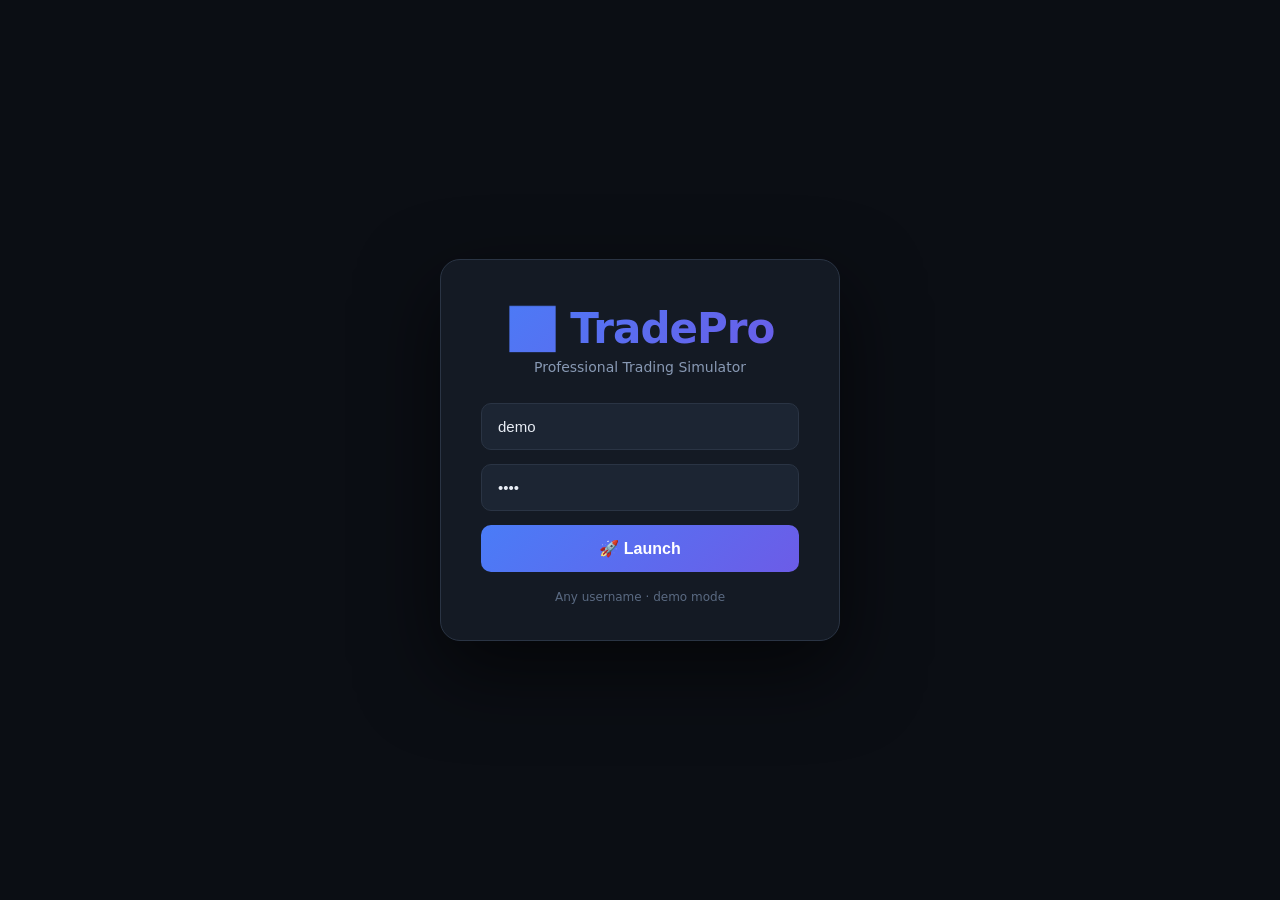
==== index.html @ cc4c98ec "feat: add trading functionality with buy/sell, portfolio management, and UI updates - Implemented tr" ====
<!DOCTYPE html>
<html lang="en">
<head>
  <meta charset="UTF-8" />
  <meta name="viewport" content="width=device-width, initial-scale=1.0" />
  <title>TradePro — Trading Simulator</title>
  <link rel="stylesheet" href="style.css" />
</head>
<body>
  <!-- LOADING SCREEN -->
  <div id="loadingScreen" class="login-screen">
    <div style="font-size:52px;margin-bottom:4px;">📈</div>
    <div class="login-box" style="text-align:center;">
      <div class="logo-big">TradePro</div>
      <div class="sub">Loading market data …</div>
      <div class="loader-ring"></div>
      <div class="demo-note" style="margin-top:16px;">Please wait</div>
    </div>
  </div>

  <!-- LOGIN SCREEN -->
  <div id="loginScreen" class="login-screen" style="display:none;">
    <div class="login-box">
      <div class="logo-big">📈 TradePro</div>
      <div class="sub">Professional Trading Simulator</div>
      <input type="text" id="loginUser" placeholder="Username" value="demo" />
      <input type="password" id="loginPass" placeholder="Password" value="demo" />
      <button class="login-btn" onclick="doLogin()">🚀 Launch</button>
      <div class="demo-note">Any username · demo mode</div>
    </div>
  </div>

  <!-- MAIN APP -->
  <div id="mainApp" class="app">
    <!-- HEADER -->
    <div class="header">
      <div class="header-left"><span class="logo">📈 TradePro</span></div>
      <div class="header-center">
        <div class="stat"><span class="label">Balance</span><span id="statBalance" class="value">$100,000.00</span></div>
        <div class="stat"><span class="label">Portfolio</span><span id="statPortfolio" class="value">$0.00</span></div>
        <div class="stat"><span class="label">Total P&L</span><span id="statPnL" class="value green">+$0.00</span></div>
        <div class="stat"><span class="label">Day P&L</span><span id="statDayPnL" class="value green">+$0.00</span></div>
        <div class="stat fx-stat"><span class="label">USD/INR</span><span class="value">₹83.50</span></div>
      </div>
      <div class="header-right">
        <span class="user-pill" id="userPill">👤 Guest</span>
        <button class="logout-btn" onclick="doLogout()">Logout</button>
      </div>
    </div>

    <!-- MAIN -->
    <div class="main">
      <!-- SIDEBAR -->
      <div class="sidebar">
        <div class="sidebar-tabs">
          <div class="sidebar-tab active" onclick="setTab('all')" id="tab-all">All</div>
          <div class="sidebar-tab" onclick="setTab('india')" id="tab-india">🇮🇳</div>
          <div class="sidebar-tab" onclick="setTab('us')" id="tab-us">🇺🇸</div>
          <div class="sidebar-tab" onclick="setTab('crypto')" id="tab-crypto">₿</div>
        </div>
        <div class="search-box">
          <input type="text" id="stockSearch" placeholder="Search symbol or name …" oninput="filterStocks()" />
        </div>
        <div class="stock-list" id="stockList"></div>
      </div>

      <!-- CENTER -->
      <div class="center">
        <!-- Chart Header -->
        <div class="chart-header">
          <div class="chart-title-group">
            <h2 id="chartSymbol">AAPL</h2>
            <span class="name" id="chartName">Apple Inc.</span>
          </div>
          <div class="chart-price-group">
            <span class="price" id="chartCurrentPrice">$0.00</span>
            <span class="change" id="chartChange">+0.00%</span>
          </div>
          <div class="ohlc-row" id="ohlcRow">
            <div class="ohlc-item"><span class="ohlc-label">O</span><span id="ohlcO" class="ohlc-val">—</span></div>
            <div class="ohlc-item"><span class="ohlc-label">H</span><span id="ohlcH" class="ohlc-val">—</span></div>
            <div class="ohlc-item"><span class="ohlc-label">L</span><span id="ohlcL" class="ohlc-val">—</span></div>
            <div class="ohlc-item"><span class="ohlc-label">C</span><span id="ohlcC" class="ohlc-val">—</span></div>
            <div class="ohlc-item"><span class="ohlc-label">V</span><span id="ohlcV" class="ohlc-val">—</span></div>
          </div>
        </div>

        <!-- Chart -->
        <div class="chart-wrap">
          <div class="chart-container" id="chartContainer">
            <svg id="candleChart"></svg>
            <div class="timeframes">
              <button class="tf-btn" onclick="setTimeframe('1m')" id="tf-1M">1M</button>
              <button class="tf-btn" onclick="setTimeframe('5m')" id="tf-5M">5M</button>
              <button class="tf-btn" onclick="setTimeframe('15m')" id="tf-15M">15M</button>
              <button class="tf-btn" onclick="setTimeframe('1h')" id="tf-1H">1H</button>
              <button class="tf-btn" onclick="setTimeframe('4h')" id="tf-4H">4H</button>
              <button class="tf-btn active" onclick="setTimeframe('1d')" id="tf-1D">1D</button>
            </div>
            <div class="indicators">
              <button class="indicator-btn active" id="ind-vol" onclick="toggleIndicator('volume')">Vol</button>
              <button class="indicator-btn" id="ind-ma" onclick="toggleIndicator('ma')">MA</button>
            </div>
            <div class="crosshair" id="crosshairV"></div>
            <div class="crosshair-h" id="crosshairH"></div>
            <div class="tooltip" id="chartTooltip"></div>
          </div>
        </div>

        <!-- Trade Panel -->
        <div class="trade-panel">
          <div class="trade-group" style="flex:0.6;">
            <label>Order</label>
            <select id="orderType" onchange="setOrderType(this.value)">
              <option value="market">Market</option>
              <option value="limit">Limit</option>
            </select>
          </div>
          <div class="trade-group limit-price-group" id="limitPriceGroup" style="display:none;">
            <label>Limit Price</label>
            <input type="number" id="limitPrice" min="0.01" step="0.01" oninput="updateTradeTotal()" />
          </div>
          <div class="trade-group" style="flex:0.5;">
            <label>Qty</label>
            <input type="number" id="tradeQty" value="1" min="1" step="1" oninput="updateTradeTotal()" />
          </div>
          <div class="trade-group" style="flex:0.8;">
            <label>Total</label>
            <div class="trade-total" id="tradeTotal">$0.00</div>
          </div>
          <div class="trade-btns" style="flex:1;">
            <button class="trade-btn buy" onclick="openTradeDialog('buy')">Buy</button>
            <button class="trade-btn sell" onclick="openTradeDialog('sell')">Sell</button>
          </div>
        </div>
        <div class="trade-msg" id="tradeMsg"></div>
      </div>
    </div>

    <!-- BOTTOM PANELS -->
    <div class="bottom">
      <div class="panel">
        <div class="panel-header">Positions <span id="posCount">(0)</span></div>
        <div class="panel-body"><table><thead><tr><th>Symbol</th><th class="text-right">Qty</th><th class="text-right">Avg</th><th class="text-right">LTP</th><th class="text-right">P&L</th></tr></thead><tbody id="posTable"></tbody></table></div>
      </div>
      <div class="panel">
        <div class="panel-header">Holdings <span id="holdCount">(0)</span></div>
        <div class="panel-body"><table><thead><tr><th>Symbol</th><th class="text-right">Qty</th><th class="text-right">Avg</th><th class="text-right">Invested</th><th class="text-right">Current</th><th class="text-right">P&L</th></tr></thead><tbody id="holdTable"></tbody></table></div>
      </div>
      <div class="panel">
        <div class="panel-header">Orders</div>
        <div class="panel-body"><table><thead><tr><th>Time</th><th>Symbol</th><th>Type</th><th class="text-right">Qty</th><th class="text-right">Price</th><th class="text-right">Total</th></tr></thead><tbody id="orderTable"></tbody></table></div>
      </div>
    </div>
  </div>

  <div id="tradeDialog" class="trade-dialog" aria-hidden="true">
    <div class="trade-dialog-backdrop" onclick="closeTradeDialog()"></div>
    <form class="trade-dialog-box" onsubmit="submitTradeDialog(event)">
      <div class="trade-dialog-header">
        <div><strong id="dialogAction">Buy</strong> <span id="dialogSymbol">AAPL</span></div>
        <button type="button" class="dialog-close" onclick="closeTradeDialog()" aria-label="Close">×</button>
      </div>
      <div class="dialog-market">Market price: <strong id="dialogMarketPrice">—</strong></div>
      <div class="dialog-grid">
        <label>Order type
          <select id="dialogOrderType" onchange="updateDialogFields()">
            <option value="market">Market</option>
            <option value="limit">Limit</option>
          </select>
        </label>
        <label>Quantity
          <input id="dialogQty" type="number" min="1" step="1" value="1" oninput="updateDialogFields()" required />
        </label>
        <label id="dialogLimitGroup" class="dialog-wide" hidden>Limit price
          <input id="dialogLimitPrice" type="number" min="0.01" step="0.01" oninput="updateDialogFields()" />
        </label>
        <label>Stop-loss
          <input id="dialogStopLoss" type="number" min="0.01" step="0.01" placeholder="Optional" />
        </label>
      </div>
      <div id="dialogHint" class="dialog-hint"></div>
      <div class="dialog-total">Estimated total <strong id="dialogTotal">—</strong></div>
      <button id="dialogSubmit" class="trade-btn buy dialog-submit" type="submit">Execute Buy</button>
    </form>
  </div>

  <!-- SCRIPTS (5 files) -->
  <script src="scripts/core.js"></script>
  <script src="scripts/data.js"></script>
  <script src="scripts/chart.js"></script>
  <script src="scripts/trading.js"></script>
  <script src="scripts/app.js"></script>
</body>
</html>
---- style.css ----
/* ───── RESET & ROOT ───── */
* {
  margin: 0;
  padding: 0;
  box-sizing: border-box;
}
:root {
  --bg: #0b0e14;
  --surface: #141a24;
  --surface2: #1c2533;
  --surface3: #263040;
  --border: #2a3444;
  --text: #e8edf5;
  --text2: #8899b4;
  --text3: #5a6a82;
  --green: #26c281;
  --green-dim: #1a9d6a;
  --red: #f0625c;
  --red-dim: #d1453f;
  --accent: #4a7cf7;
  --accent2: #6c5ce7;
  --font: 'Inter', 'Segoe UI', system-ui, sans-serif;
  --mono: 'SF Mono', 'JetBrains Mono', monospace;
}
html,
body {
  height: 100%;
  font-family: var(--font);
  background: var(--bg);
  color: var(--text);
  overflow: hidden;
}
::-webkit-scrollbar {
  width: 5px;
  height: 5px;
}
::-webkit-scrollbar-track {
  background: transparent;
}
::-webkit-scrollbar-thumb {
  background: var(--border);
  border-radius: 4px;
}
::-webkit-scrollbar-thumb:hover {
  background: var(--surface3);
}

/* ───── LOADER ───── */
.loader-ring {
  width: 48px;
  height: 48px;
  margin: 20px auto;
  border: 4px solid var(--border);
  border-top: 4px solid var(--accent);
  border-radius: 50%;
  animation: spin 0.9s cubic-bezier(0.4, 0, 0.2, 1) infinite;
}
@keyframes spin {
  to {
    transform: rotate(360deg);
  }
}

/* ───── LOGIN ───── */
.login-screen {
  position: fixed;
  inset: 0;
  z-index: 1000;
  background: var(--bg);
  display: flex;
  align-items: center;
  justify-content: center;
  flex-direction: column;
  gap: 20px;
}
.login-box {
  background: var(--surface);
  border: 1px solid var(--border);
  border-radius: 20px;
  padding: 44px 40px 36px;
  width: 400px;
  box-shadow: 0 30px 80px rgba(0, 0, 0, 0.6);
}
.login-box .logo-big {
  font-size: 42px;
  font-weight: 900;
  text-align: center;
  background: linear-gradient(135deg, var(--accent), var(--accent2));
  -webkit-background-clip: text;
  -webkit-text-fill-color: transparent;
  letter-spacing: -1px;
}
.login-box .sub {
  text-align: center;
  color: var(--text2);
  font-size: 14px;
  margin: 6px 0 28px;
}
.login-box input {
  width: 100%;
  padding: 14px 16px;
  margin-bottom: 14px;
  background: var(--surface2);
  border: 1px solid var(--border);
  border-radius: 10px;
  color: var(--text);
  font-size: 15px;
  outline: none;
  transition: border 0.2s;
}
.login-box input:focus {
  border-color: var(--accent);
}
.login-box .login-btn {
  width: 100%;
  padding: 14px;
  background: linear-gradient(135deg, var(--accent), var(--accent2));
  border: none;
  border-radius: 10px;
  color: #fff;
  font-size: 16px;
  font-weight: 700;
  cursor: pointer;
  transition: transform 0.15s, box-shadow 0.2s;
}
.login-box .login-btn:hover {
  transform: scale(1.01);
  box-shadow: 0 4px 24px rgba(74, 124, 247, 0.3);
}
.login-box .demo-note {
  text-align: center;
  font-size: 12px;
  color: var(--text3);
  margin-top: 18px;
}

/* ───── APP LAYOUT ───── */
.app {
  display: none;
  height: 100vh;
  flex-direction: column;
}
.app.active {
  display: flex;
}

/* ───── HEADER ───── */
.header {
  height: 56px;
  background: var(--surface);
  border-bottom: 1px solid var(--border);
  display: flex;
  align-items: center;
  justify-content: space-between;
  padding: 0 20px;
  flex-shrink: 0;
}
.header-left .logo {
  font-size: 22px;
  font-weight: 900;
  background: linear-gradient(135deg, var(--accent), var(--accent2));
  -webkit-background-clip: text;
  -webkit-text-fill-color: transparent;
  letter-spacing: -0.5px;
}
.header-center {
  display: flex;
  gap: 28px;
}
.stat .label {
  font-size: 9px;
  color: var(--text3);
  text-transform: uppercase;
  letter-spacing: 0.6px;
}
.stat .value {
  font-size: 14px;
  font-weight: 700;
  font-family: var(--mono);
}
.stat .value.green {
  color: var(--green);
}
.stat .value.red {
  color: var(--red);
}
.header-right {
  display: flex;
  align-items: center;
  gap: 14px;
}
.user-pill {
  background: var(--surface2);
  border: 1px solid var(--border);
  padding: 6px 16px;
  border-radius: 20px;
  font-size: 13px;
  color: var(--text2);
}
.logout-btn {
  background: transparent;
  border: 1px solid var(--border);
  color: var(--text2);
  padding: 6px 14px;
  border-radius: 8px;
  font-size: 12px;
  cursor: pointer;
  transition: 0.2s;
}
.logout-btn:hover {
  border-color: var(--red);
  color: var(--red);
}

/* ───── MAIN ───── */
.main {
  flex: 1;
  display: flex;
  overflow: hidden;
  min-height: 0;
}

/* ───── SIDEBAR ───── */
.sidebar {
  width: 290px;
  background: var(--surface);
  border-right: 1px solid var(--border);
  display: flex;
  flex-direction: column;
  flex-shrink: 0;
}
.sidebar-tabs {
  display: flex;
  border-bottom: 1px solid var(--border);
}
.sidebar-tab {
  flex: 1;
  padding: 10px 0;
  text-align: center;
  font-size: 12px;
  font-weight: 600;
  color: var(--text3);
  cursor: pointer;
  border-bottom: 2px solid transparent;
  text-transform: uppercase;
  letter-spacing: 0.4px;
  transition: 0.2s;
}
.sidebar-tab.active {
  color: var(--accent);
  border-bottom-color: var(--accent);
  background: var(--surface2);
}
.sidebar-tab:hover {
  color: var(--text);
}
.search-box {
  padding: 12px 14px;
  border-bottom: 1px solid var(--border);
}
.search-box input {
  width: 100%;
  padding: 10px 14px;
  background: var(--surface2);
  border: 1px solid var(--border);
  border-radius: 8px;
  color: var(--text);
  font-size: 13px;
  outline: none;
  transition: border 0.2s;
}
.search-box input:focus {
  border-color: var(--accent);
}
.stock-list {
  flex: 1;
  overflow-y: auto;
  padding: 4px 0;
}
.stock-item {
  padding: 10px 16px;
  border-bottom: 1px solid var(--border);
  cursor: pointer;
  display: flex;
  justify-content: space-between;
  align-items: center;
  transition: background 0.15s;
}
.stock-item:hover {
  background: var(--surface2);
}
.stock-item.active {
  background: var(--surface3);
  border-left: 3px solid var(--accent);
}
.stock-info {
  display: flex;
  flex-direction: column;
  gap: 1px;
}
.stock-symbol {
  font-size: 14px;
  font-weight: 700;
}
.stock-name {
  font-size: 11px;
  color: var(--text3);
  max-width: 140px;
  white-space: nowrap;
  overflow: hidden;
  text-overflow: ellipsis;
}
.stock-price {
  display: flex;
  flex-direction: column;
  align-items: flex-end;
  gap: 2px;
}
.stock-actions {
  display: flex;
  gap: 4px;
  margin-left: auto;
  margin-right: 8px;
}
.quick-trade {
  width: 25px;
  height: 23px;
  border: 0;
  border-radius: 5px;
  color: #fff;
  font-size: 11px;
  font-weight: 800;
  cursor: pointer;
}
.quick-buy { background: var(--green-dim); }
.quick-sell { background: var(--red-dim); }
.quick-trade:hover { filter: brightness(1.2); }
.stock-price-val {
  font-size: 14px;
  font-weight: 700;
  font-family: var(--mono);
}
.stock-change {
  font-size: 11px;
  font-weight: 600;
}
.stock-change.up {
  color: var(--green);
}
.stock-change.down {
  color: var(--red);
}

/* ───── CENTER ───── */
.center {
  flex: 1;
  display: flex;
  flex-direction: column;
  overflow: hidden;
  background: var(--bg);
  min-width: 0;
  min-height: 0;
}

/* ───── CHART HEADER ───── */
.chart-header {
  padding: 14px 20px 8px;
  display: flex;
  justify-content: space-between;
  align-items: center;
  flex-shrink: 0;
  flex-wrap: wrap;
  gap: 8px;
}
.chart-title-group {
  display: flex;
  align-items: baseline;
  gap: 12px;
}
.chart-title-group h2 {
  font-size: 22px;
  font-weight: 800;
  letter-spacing: -0.3px;
}
.chart-title-group .name {
  font-size: 13px;
  color: var(--text2);
}
.chart-price-group {
  display: flex;
  align-items: baseline;
  gap: 16px;
}
.chart-price-group .price {
  font-size: 26px;
  font-weight: 800;
  font-family: var(--mono);
}
.chart-price-group .change {
  font-size: 15px;
  font-weight: 700;
  font-family: var(--mono);
}
.chart-price-group .change.up {
  color: var(--green);
}
.chart-price-group .change.down {
  color: var(--red);
}
.ohlc-row {
  display: flex;
  gap: 18px;
}
.ohlc-item {
  display: flex;
  flex-direction: column;
  align-items: flex-end;
}
.ohlc-item .ohlc-label {
  font-size: 9px;
  color: var(--text3);
  text-transform: uppercase;
  letter-spacing: 0.4px;
}
.ohlc-item .ohlc-val {
  font-size: 13px;
  font-family: var(--mono);
  font-weight: 600;
}

/* ───── CHART WRAP ───── */
.chart-wrap {
  flex: 1;
  min-height: 280px;
  padding: 0 16px 10px;
  position: relative;
}
.chart-container {
  background: var(--surface);
  border: 1px solid var(--border);
  border-radius: 12px;
  height: 100%;
  position: relative;
  overflow: hidden;
}
#candleChart {
  width: 100%;
  height: 100%;
  display: block;
}
.timeframes {
  position: absolute;
  top: 10px;
  left: 12px;
  display: flex;
  gap: 3px;
  z-index: 5;
}
.tf-btn {
  padding: 4px 10px;
  font-size: 10px;
  font-weight: 600;
  background: rgba(20, 26, 36, 0.7);
  border: 1px solid var(--border);
  color: var(--text3);
  border-radius: 4px;
  cursor: pointer;
  transition: 0.2s;
  font-family: var(--mono);
  backdrop-filter: blur(4px);
}
.tf-btn.active {
  background: var(--accent);
  color: #fff;
  border-color: var(--accent);
}
.tf-btn:hover:not(.active) {
  background: var(--surface3);
  color: var(--text);
}
.indicators {
  position: absolute;
  top: 10px;
  right: 12px;
  display: flex;
  gap: 4px;
  z-index: 5;
}
.indicator-btn {
  padding: 4px 10px;
  font-size: 10px;
  font-weight: 600;
  background: rgba(20, 26, 36, 0.7);
  border: 1px solid var(--border);
  color: var(--text3);
  border-radius: 4px;
  cursor: pointer;
  transition: 0.2s;
  backdrop-filter: blur(4px);
}
.indicator-btn.active {
  background: var(--accent);
  color: #fff;
  border-color: var(--accent);
}
.indicator-btn:hover:not(.active) {
  background: var(--surface3);
  color: var(--text);
}
.crosshair {
  position: absolute;
  width: 1px;
  height: 100%;
  background: rgba(255, 255, 255, 0.08);
  display: none;
  pointer-events: none;
  z-index: 3;
}
.crosshair-h {
  position: absolute;
  width: 100%;
  height: 1px;
  background: rgba(255, 255, 255, 0.08);
  display: none;
  pointer-events: none;
  z-index: 3;
}
.tooltip {
  position: absolute;
  background: var(--surface3);
  border: 1px solid var(--border);
  padding: 8px 12px;
  border-radius: 8px;
  font-size: 11px;
  font-family: var(--mono);
  pointer-events: none;
  display: none;
  z-index: 10;
  box-shadow: 0 8px 32px rgba(0, 0, 0, 0.5);
  min-width: 130px;
}
.tooltip .tt-date {
  color: var(--text3);
  font-size: 10px;
  margin-bottom: 4px;
}
.tooltip .tt-row {
  display: flex;
  justify-content: space-between;
  gap: 16px;
}
.tooltip .tt-row .tt-label {
  color: var(--text2);
}
.tooltip .tt-row .tt-val {
  color: var(--text);
  font-weight: 600;
}

/* ───── TRADE PANEL ───── */
.trade-panel {
  background: var(--surface);
  border-top: 1px solid var(--border);
  padding: 14px 20px;
  display: flex;
  gap: 16px;
  align-items: flex-end;
  flex-shrink: 0;
  flex-wrap: wrap;
}
.trade-group {
  flex: 1;
  min-width: 80px;
}
.trade-group label {
  display: block;
  font-size: 10px;
  color: var(--text3);
  text-transform: uppercase;
  letter-spacing: 0.5px;
  margin-bottom: 4px;
}
.trade-group input,
.trade-group select {
  width: 100%;
  padding: 10px 12px;
  background: var(--surface2);
  border: 1px solid var(--border);
  border-radius: 8px;
  color: var(--text);
  font-size: 14px;
  outline: none;
  font-family: var(--mono);
  transition: border 0.2s;
}
.trade-group input:focus,
.trade-group select:focus {
  border-color: var(--accent);
}
.trade-total {
  font-size: 22px;
  font-weight: 800;
  font-family: var(--mono);
  color: var(--text);
  padding: 6px 0 2px;
  min-height: 40px;
}
.trade-btns {
  display: flex;
  gap: 10px;
  flex: 0 0 auto;
}
.trade-btn {
  padding: 10px 28px;
  border: none;
  border-radius: 10px;
  font-size: 15px;
  font-weight: 700;
  cursor: pointer;
  transition: transform 0.15s, box-shadow 0.2s;
  letter-spacing: 0.3px;
}
.trade-btn.buy {
  background: linear-gradient(135deg, var(--green), var(--green-dim));
  color: #fff;
}
.trade-btn.buy:hover {
  transform: scale(1.02);
  box-shadow: 0 4px 20px rgba(38, 194, 129, 0.35);
}
.trade-btn.sell {
  background: linear-gradient(135deg, var(--red), var(--red-dim));
  color: #fff;
}
.trade-btn.sell:hover {
  transform: scale(1.02);
  box-shadow: 0 4px 20px rgba(240, 98, 92, 0.35);
}
.trade-msg {
  margin-top: 6px;
  font-size: 13px;
  text-align: center;
  min-height: 20px;
  padding: 4px;
  font-weight: 600;
}
.trade-msg.success {
  color: var(--green);
}
.trade-msg.error {
  color: var(--red);
}
.trade-dialog {
  display: none;
  position: fixed;
  inset: 0;
  z-index: 2000;
  align-items: center;
  justify-content: center;
}
.trade-dialog.open { display: flex; }
.trade-dialog-backdrop {
  position: absolute;
  inset: 0;
  background: rgba(0, 0, 0, .7);
}
.trade-dialog-box {
  position: relative;
  width: min(430px, calc(100% - 32px));
  padding: 20px;
  background: var(--surface);
  border: 1px solid var(--border);
  border-radius: 14px;
  box-shadow: 0 20px 70px rgba(0,0,0,.55);
}
.trade-dialog-header { display: flex; justify-content: space-between; font-size: 18px; }
.dialog-close { background: none; border: 0; color: var(--text2); font-size: 25px; cursor: pointer; }
.dialog-market, .dialog-hint { color: var(--text2); font-size: 12px; margin: 12px 0; }
.dialog-grid { display: grid; grid-template-columns: 1fr 1fr; gap: 12px; }
.dialog-grid label { color: var(--text2); font-size: 11px; }
.dialog-grid input, .dialog-grid select { width: 100%; margin-top: 5px; padding: 10px; background: var(--surface2); border: 1px solid var(--border); border-radius: 7px; color: var(--text); }
.dialog-wide { grid-column: 1 / -1; }
.dialog-total { margin: 16px 0; color: var(--text2); display: flex; justify-content: space-between; }
.dialog-total strong { color: var(--text); font-family: var(--mono); }
.dialog-submit { width: 100%; }

/* ───── BOTTOM PANELS ───── */
.bottom {
  height: 200px;
  display: flex;
  border-top: 1px solid var(--border);
  flex-shrink: 0;
}
.panel {
  flex: 1;
  background: var(--surface);
  border-right: 1px solid var(--border);
  display: flex;
  flex-direction: column;
  overflow: hidden;
  min-width: 0;
}
.panel:last-child {
  border-right: none;
}
.panel-header {
  padding: 8px 16px;
  border-bottom: 1px solid var(--border);
  font-size: 11px;
  font-weight: 700;
  text-transform: uppercase;
  letter-spacing: 0.5px;
  color: var(--text2);
  flex-shrink: 0;
  display: flex;
  justify-content: space-between;
}
.panel-body {
  flex: 1;
  overflow-y: auto;
}
table {
  width: 100%;
  border-collapse: collapse;
  font-size: 12px;
}
thead th {
  padding: 6px 12px;
  text-align: left;
  color: var(--text3);
  font-weight: 600;
  border-bottom: 1px solid var(--border);
  position: sticky;
  top: 0;
  background: var(--surface);
  z-index: 2;
  font-size: 10px;
  text-transform: uppercase;
  letter-spacing: 0.4px;
}
tbody td {
  padding: 6px 12px;
  border-bottom: 1px solid var(--border);
  font-family: var(--mono);
  font-size: 12px;
}
tbody tr:hover {
  background: var(--surface2);
}
.text-right {
  text-align: right;
}
.badge {
  padding: 2px 8px;
  border-radius: 4px;
  font-size: 10px;
  font-weight: 700;
}
.badge.buy {
  background: rgba(38, 194, 129, 0.15);
  color: var(--green);
}
.badge.sell {
  background: rgba(240, 98, 92, 0.15);
  color: var(--red);
}
.empty-state {
  padding: 32px 16px;
  text-align: center;
  color: var(--text3);
  font-size: 13px;
}
.green {
  color: var(--green);
}
.red {
  color: var(--red);
}

/* ───── RESPONSIVE ───── */
@media (max-width: 1024px) {
  .sidebar {
    width: 220px;
  }
  .header-center {
    gap: 14px;
  }
  .stat .value {
    font-size: 12px;
  }
  .ohlc-row {
    gap: 10px;
  }
}
@media (max-width: 768px) {
  .sidebar {
    width: 180px;
  }
  .header-center {
    gap: 10px;
  }
  .stat .value {
    font-size: 11px;
  }
  .stat .label {
    font-size: 8px;
  }
  .chart-price-group .price {
    font-size: 20px;
  }
  .trade-panel {
    flex-direction: column;
    align-items: stretch;
    gap: 10px;
  }
  .trade-btns {
    flex: 1;
  }
  .trade-btn {
    flex: 1;
    text-align: center;
  }
  .bottom {
    flex-direction: column;
    height: auto;
    max-height: 40vh;
  }
  .panel {
    height: 120px;
    border-right: none;
    border-bottom: 1px solid var(--border);
  }
  .chart-ohlc {
    display: none;
  }
  .ohlc-row {
    display: none;
  }
}
@media (max-width: 480px) {
  html,
  body {
    overflow: auto;
  }
  .app {
    min-height: 100vh;
    height: auto;
    overflow: visible;
  }
  .sidebar {
    width: 100%;
    height: 160px;
  }
  .main {
    flex-direction: column;
    flex: none;
    overflow: visible;
  }
  .center {
    overflow: visible;
  }
  .header-center {
    display: none;
  }
  .chart-wrap {
    height: 300px;
    min-height: 0;
    flex: none;
  }
  .bottom {
    max-height: none;
  }
  .login-box {
    width: 92%;
    padding: 28px 20px;
  }
}
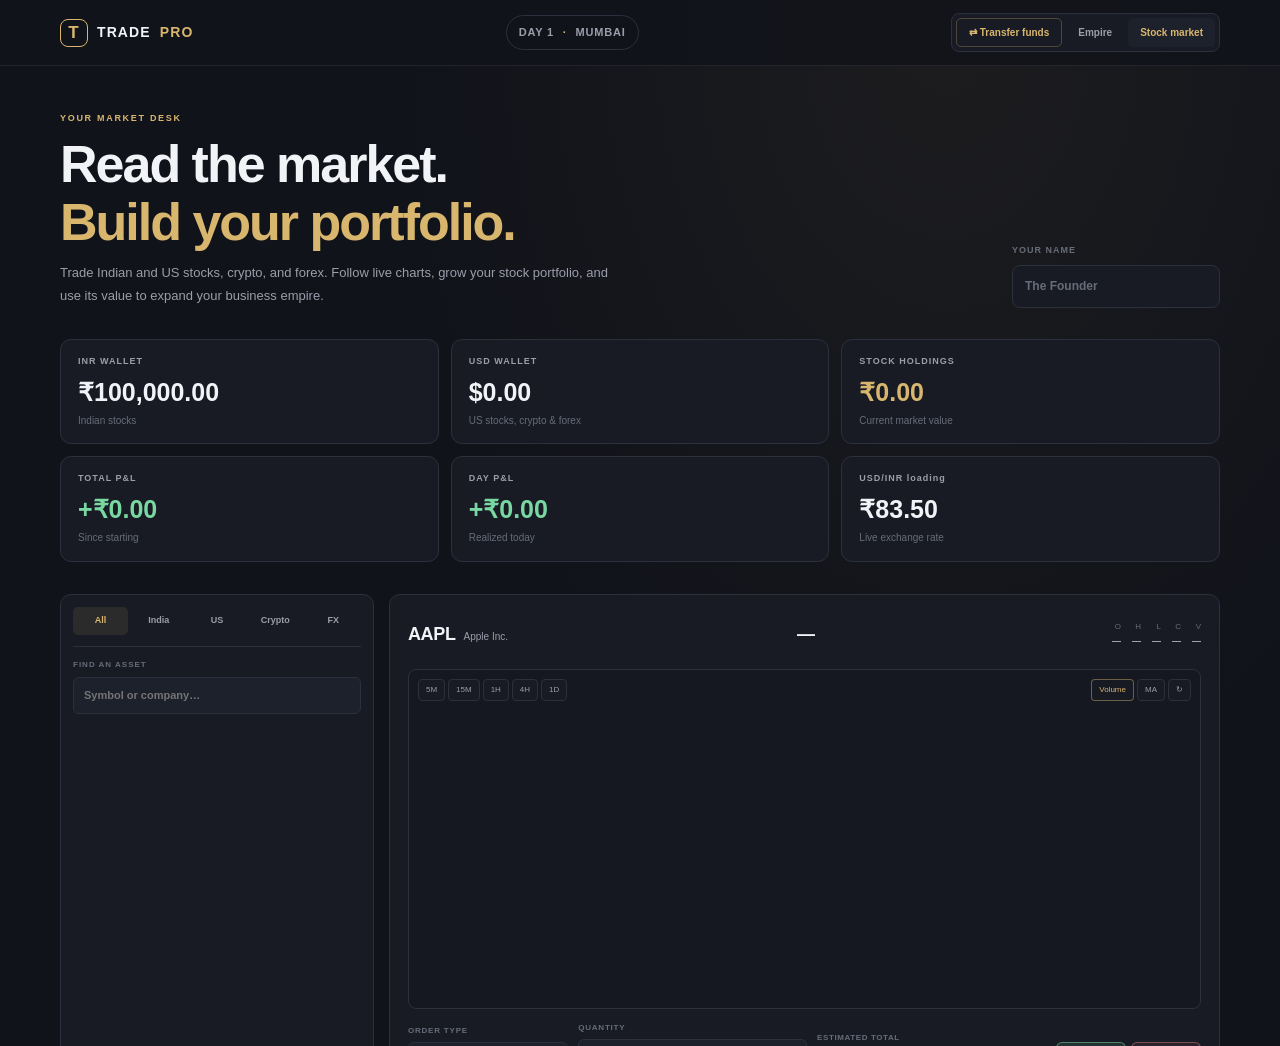
==== commit bc6e00a1: "add navigation links to Trading Empire in login and header sections" ====
--- a/index.html
+++ b/index.html
@@ -3,6 +3,7 @@
 <head>
   <meta charset="UTF-8" />
   <meta name="viewport" content="width=device-width, initial-scale=1.0" />
+  <meta http-equiv="refresh" content="0; url=empire.html#stocks" />
   <title>TradePro — Trading Simulator</title>
   <link rel="stylesheet" href="style.css" />
 </head>
@@ -26,6 +27,7 @@
       <input type="text" id="loginUser" placeholder="Username" value="demo" />
       <input type="password" id="loginPass" placeholder="Password" value="demo" />
       <button class="login-btn" onclick="doLogin()">🚀 Launch</button>
+      <a class="login-btn text-game-link" href="empire.html#empire">Open Trading Empire</a>
       <div class="demo-note">Any username · demo mode</div>
     </div>
   </div>
@@ -36,14 +38,17 @@
     <div class="header">
       <div class="header-left"><span class="logo">📈 TradePro</span></div>
       <div class="header-center">
-        <div class="stat"><span class="label">Balance</span><span id="statBalance" class="value">$100,000.00</span></div>
-        <div class="stat"><span class="label">Portfolio</span><span id="statPortfolio" class="value">$0.00</span></div>
-        <div class="stat"><span class="label">Total P&L</span><span id="statPnL" class="value green">+$0.00</span></div>
-        <div class="stat"><span class="label">Day P&L</span><span id="statDayPnL" class="value green">+$0.00</span></div>
-        <div class="stat fx-stat"><span class="label">USD/INR</span><span class="value">₹83.50</span></div>
+        <div class="stat"><span class="label">INR Balance</span><span id="statBalance" class="value">₹83,50,000.00</span></div>
+        <div class="stat"><span class="label">USD Wallet</span><span id="statUsdBalance" class="value">$0.00</span></div>
+        <div class="stat"><span class="label">Portfolio</span><span id="statPortfolio" class="value">₹0.00</span></div>
+        <div class="stat"><span class="label">Total P&amp;L</span><span id="statPnL" class="value green">+₹0.00</span></div>
+        <div class="stat"><span class="label">Day P&amp;L</span><span id="statDayPnL" class="value green">+₹0.00</span></div>
+        <div class="stat fx-stat"><span class="label" id="fxRateLabel">USD/INR (loading)</span><span class="value">₹83.50</span></div>
       </div>
       <div class="header-right">
         <span class="user-pill" id="userPill">👤 Guest</span>
+        <a class="logout-btn text-game-nav" href="empire.html#empire">Trading Empire</a>
+        <button class="logout-btn convert-btn" onclick="openCurrencyDialog()">⇄ Convert</button>
         <button class="logout-btn" onclick="doLogout()">Logout</button>
       </div>
     </div>
@@ -57,6 +62,7 @@
           <div class="sidebar-tab" onclick="setTab('india')" id="tab-india">🇮🇳</div>
           <div class="sidebar-tab" onclick="setTab('us')" id="tab-us">🇺🇸</div>
           <div class="sidebar-tab" onclick="setTab('crypto')" id="tab-crypto">₿</div>
+          <div class="sidebar-tab" onclick="setTab('forex')" id="tab-forex">FX</div>
         </div>
         <div class="search-box">
           <input type="text" id="stockSearch" placeholder="Search symbol or name …" oninput="filterStocks()" />
@@ -90,7 +96,6 @@
           <div class="chart-container" id="chartContainer">
             <svg id="candleChart"></svg>
             <div class="timeframes">
-              <button class="tf-btn" onclick="setTimeframe('1m')" id="tf-1M">1M</button>
               <button class="tf-btn" onclick="setTimeframe('5m')" id="tf-5M">5M</button>
               <button class="tf-btn" onclick="setTimeframe('15m')" id="tf-15M">15M</button>
               <button class="tf-btn" onclick="setTimeframe('1h')" id="tf-1H">1H</button>
@@ -100,6 +105,7 @@
             <div class="indicators">
               <button class="indicator-btn active" id="ind-vol" onclick="toggleIndicator('volume')">Vol</button>
               <button class="indicator-btn" id="ind-ma" onclick="toggleIndicator('ma')">MA</button>
+              <button class="indicator-btn chart-refresh-btn" onclick="refreshChart()" id="chartRefreshBtn" aria-label="Clear chart cache and refresh Yahoo Finance data" title="Clear chart cache and fetch fresh Yahoo Finance data">↻</button>
             </div>
             <div class="crosshair" id="crosshairV"></div>
             <div class="crosshair-h" id="crosshairH"></div>
@@ -134,6 +140,7 @@
           </div>
         </div>
         <div class="trade-msg" id="tradeMsg"></div>
+        <div class="trade-funds" id="tradeFunds"></div>
       </div>
     </div>
 
@@ -182,6 +189,40 @@
       <div id="dialogHint" class="dialog-hint"></div>
       <div class="dialog-total">Estimated total <strong id="dialogTotal">—</strong></div>
       <button id="dialogSubmit" class="trade-btn buy dialog-submit" type="submit">Execute Buy</button>
+    </form>
+  </div>
+
+  <div id="currencyDialog" class="trade-dialog" aria-hidden="true">
+    <div class="trade-dialog-backdrop" onclick="closeCurrencyDialog()"></div>
+    <form class="trade-dialog-box currency-dialog-box" onsubmit="executeCurrencyConversion(event)">
+      <div class="trade-dialog-header">
+        <div><strong>Currency exchange</strong></div>
+        <button type="button" class="dialog-close" onclick="closeCurrencyDialog()" aria-label="Close">×</button>
+      </div>
+      <div class="currency-wallets">
+        <span>INR wallet <strong id="convertInrBalance">₹0.00</strong></span>
+        <span>USD wallet <strong id="convertUsdBalance">$0.00</strong></span>
+      </div>
+      <div class="dialog-grid">
+        <label>From
+          <select id="convertFrom" onchange="updateCurrencyConversion()">
+            <option value="INR">INR (₹)</option>
+            <option value="USD">USD ($)</option>
+          </select>
+        </label>
+        <label>To
+          <select id="convertTo" onchange="updateCurrencyConversion()">
+            <option value="USD">USD ($)</option>
+            <option value="INR">INR (₹)</option>
+          </select>
+        </label>
+        <label class="dialog-wide">Amount
+          <input id="convertAmount" type="number" min="0.01" step="0.01" value="10000" oninput="updateCurrencyConversion()" required />
+        </label>
+      </div>
+      <div class="dialog-hint" id="conversionRate">Waiting for the current USD/INR rate…</div>
+      <div class="dialog-total">You receive <strong id="conversionPreview">—</strong></div>
+      <button id="convertSubmit" class="trade-btn buy dialog-submit" type="submit" disabled>Convert currency</button>
     </form>
   </div>
 
--- a/style.css
+++ b/style.css
@@ -127,6 +127,23 @@
   transform: scale(1.01);
   box-shadow: 0 4px 24px rgba(74, 124, 247, 0.3);
 }
+.login-box .text-game-link {
+  display: block;
+  margin-top: 10px;
+  background: var(--surface2);
+  color: var(--text);
+  text-align: center;
+  text-decoration: none;
+}
+.login-box .text-game-link:hover {
+  box-shadow: 0 4px 24px rgba(74, 124, 247, 0.18);
+}
+.text-game-nav {
+  border-color: var(--accent);
+  color: var(--accent);
+  white-space: nowrap;
+  text-decoration: none;
+}
 .login-box .demo-note {
   text-align: center;
   font-size: 12px;
@@ -165,7 +182,13 @@
 }
 .header-center {
   display: flex;
-  gap: 28px;
+  gap: 18px;
+}
+.header-center .stat { min-width: 0; }
+.stat {
+  display: flex;
+  flex-direction: column;
+  gap: 2px;
 }
 .stat .label {
   font-size: 9px;
@@ -210,6 +233,10 @@
 .logout-btn:hover {
   border-color: var(--red);
   color: var(--red);
+}
+.convert-btn {
+  border-color: var(--accent);
+  color: var(--accent);
 }
 
 /* ───── MAIN ───── */
@@ -478,6 +505,15 @@
   background: var(--surface3);
   color: var(--text);
 }
+.chart-refresh-btn {
+  font-size: 14px;
+  line-height: 12px;
+  padding: 3px 7px;
+}
+.chart-refresh-btn:disabled {
+  opacity: 0.6;
+  cursor: wait;
+}
 .indicators {
   position: absolute;
   top: 10px;
@@ -506,6 +542,16 @@
 .indicator-btn:hover:not(.active) {
   background: var(--surface3);
   color: var(--text);
+}
+@media (max-width: 900px) {
+  .tf-btn {
+    padding-left: 5px;
+    padding-right: 5px;
+  }
+  .indicator-btn {
+    padding-left: 6px;
+    padding-right: 6px;
+  }
 }
 .crosshair {
   position: absolute;
@@ -650,6 +696,14 @@
 .trade-msg.error {
   color: var(--red);
 }
+.trade-funds {
+  min-height: 18px;
+  margin: -2px 0 5px;
+  color: var(--text3);
+  font-size: 11px;
+  text-align: center;
+}
+.trade-funds.insufficient { color: var(--red); }
 .trade-dialog {
   display: none;
   position: fixed;
@@ -683,6 +737,20 @@
 .dialog-total { margin: 16px 0; color: var(--text2); display: flex; justify-content: space-between; }
 .dialog-total strong { color: var(--text); font-family: var(--mono); }
 .dialog-submit { width: 100%; }
+.currency-wallets {
+  display: flex;
+  justify-content: space-between;
+  gap: 12px;
+  margin: 18px 0;
+  color: var(--text2);
+  font-size: 12px;
+}
+.currency-wallets strong {
+  display: block;
+  margin-top: 4px;
+  color: var(--text);
+  font-family: var(--mono);
+}
 
 /* ───── BOTTOM PANELS ───── */
 .bottom {
@@ -764,6 +832,10 @@
   background: rgba(240, 98, 92, 0.15);
   color: var(--red);
 }
+.badge.convert {
+  background: rgba(74, 124, 247, 0.15);
+  color: var(--accent);
+}
 .empty-state {
   padding: 32px 16px;
   text-align: center;
@@ -782,8 +854,15 @@
   .sidebar {
     width: 220px;
   }
+  .header {
+    height: auto;
+    min-height: 56px;
+  }
   .header-center {
-    gap: 14px;
+    display: grid;
+    flex: 1;
+    grid-template-columns: repeat(3, minmax(0, 1fr));
+    gap: 4px 10px;
   }
   .stat .value {
     font-size: 12px;
@@ -797,7 +876,7 @@
     width: 180px;
   }
   .header-center {
-    gap: 10px;
+    gap: 4px 8px;
   }
   .stat .value {
     font-size: 11px;
@@ -860,7 +939,34 @@
     overflow: visible;
   }
   .header-center {
-    display: none;
+    order: 3;
+    display: flex;
+    flex: 1 0 100%;
+    justify-content: space-between;
+    gap: 10px;
+    overflow-x: auto;
+    padding-bottom: 4px;
+  }
+  .header-center .stat {
+    flex: 0 0 auto;
+  }
+  .header {
+    height: auto;
+    min-height: 56px;
+    flex-wrap: wrap;
+    gap: 8px;
+    padding: 8px 12px;
+  }
+  .header-right {
+    gap: 6px;
+    margin-left: auto;
+  }
+  .header-right .logout-btn {
+    padding: 6px 8px;
+  }
+  .user-pill {
+    padding: 6px 8px;
+    font-size: 11px;
   }
   .chart-wrap {
     height: 300px;
